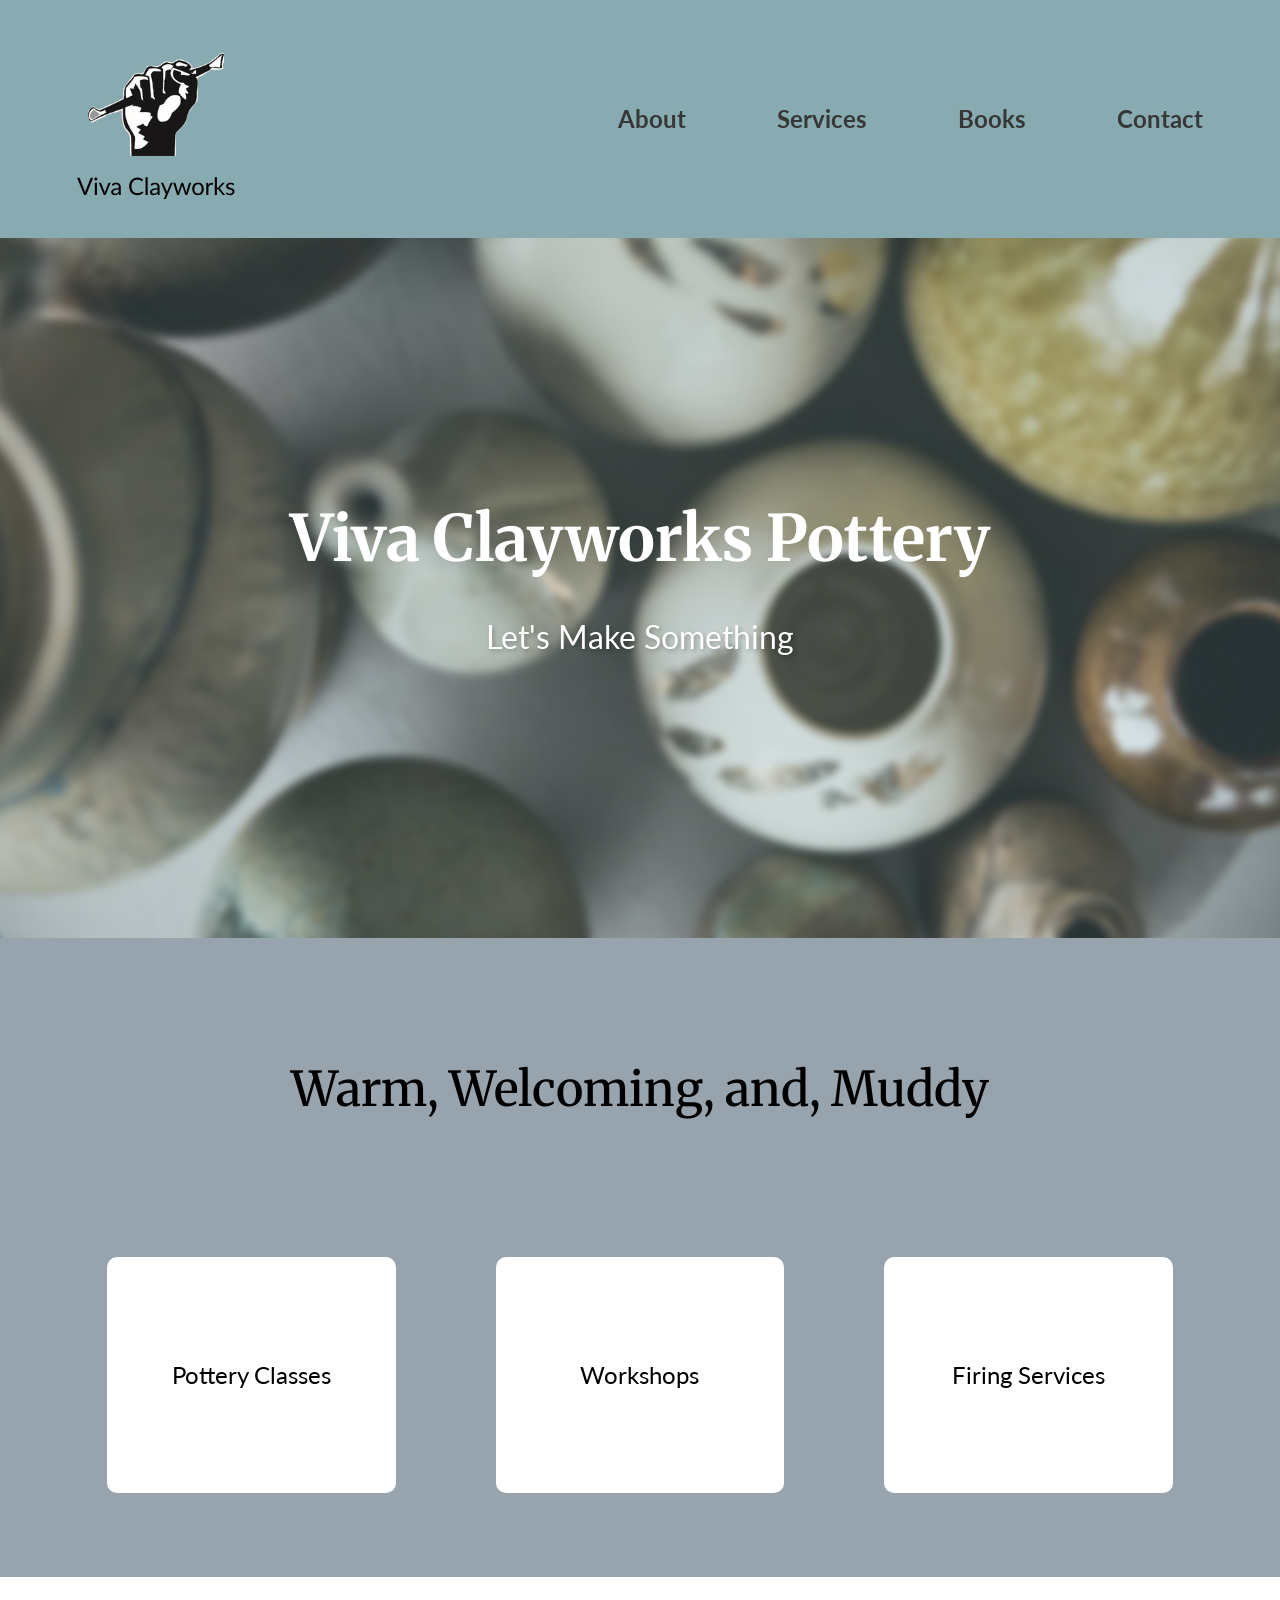
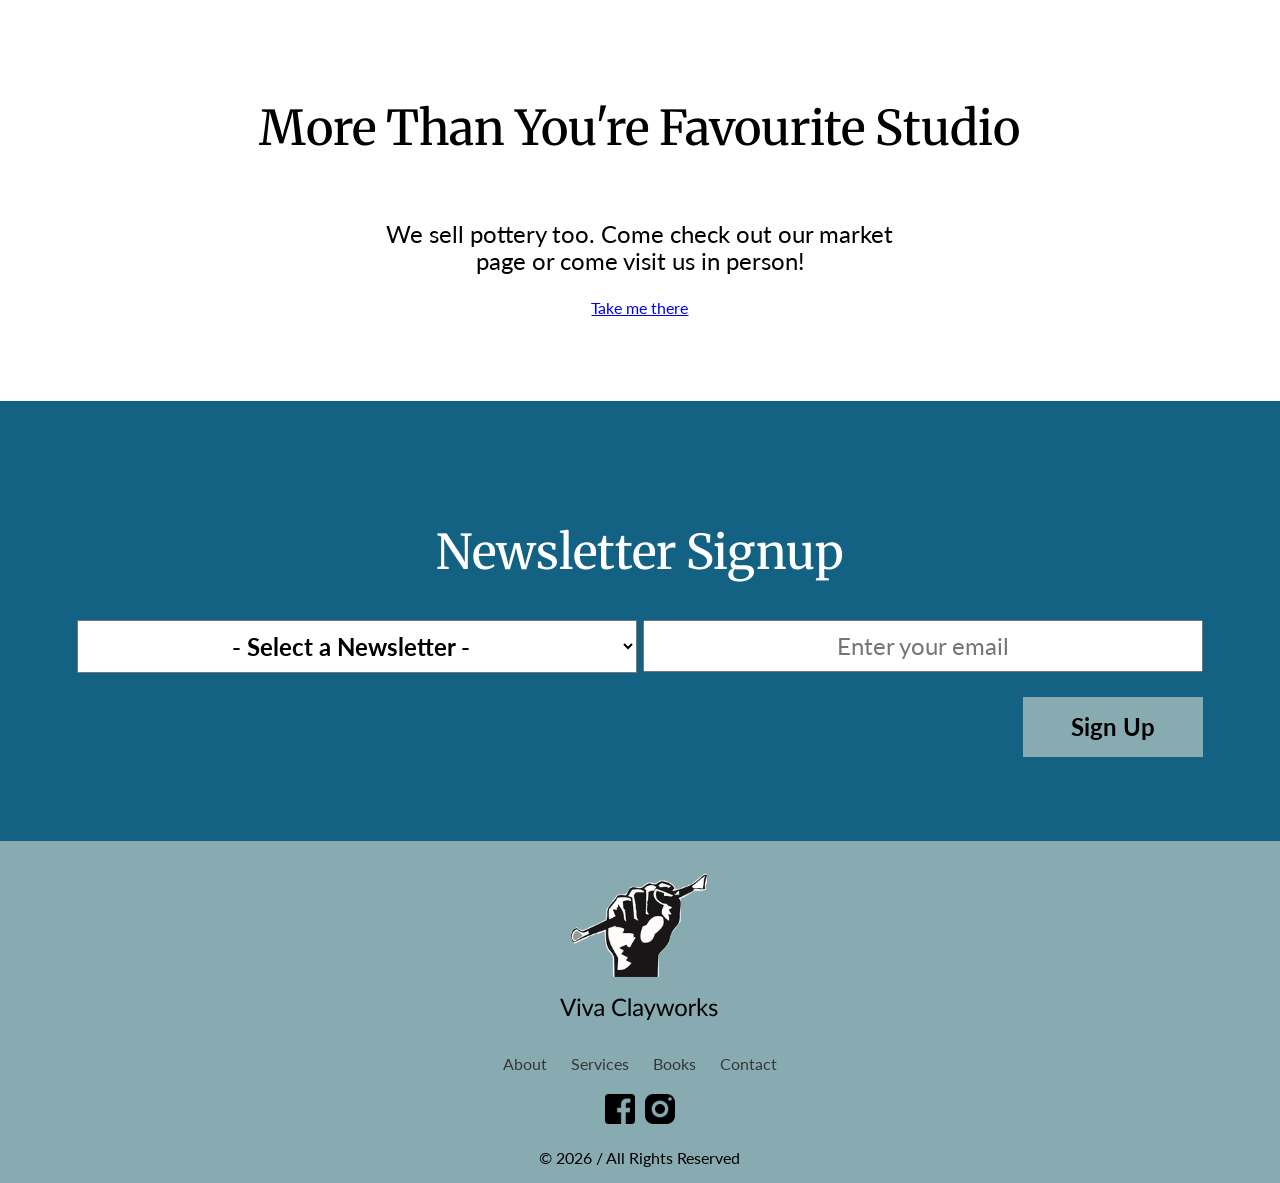
==== index.html @ b9697781 "footer fixed. newsletter format is good, need to match it to mockup." ====
<!DOCTYPE html>
<html>
    <head>
        <meta charset="UTF-8"></meta>
        <meta name="viewport" content="width=device-width, initial-scale=1"></meta>
        <title>Viva Clayworks | Homepage</title>

        <!-- STYLE SHEETS: Normal, layout, styles-->
    	<link rel="stylesheet" href="normalize.css"> <!-- Normalize browser default settings -->
	    <link rel="stylesheet" href="layout.css"> <!-- This controls our stucture and layout -->
	    <link rel="stylesheet" href="styles.css"> <!-- This is where we add all the styling to the elements of the pages -->

        <!-- FONTS: Merriweathear, Lato -->
        <link rel="preconnect" href="https://fonts.googleapis.com">
        <link rel="preconnect" href="https://fonts.gstatic.com" crossorigin>
        <link href="https://fonts.googleapis.com/css2?family=Merriweather:ital,opsz,wght@0,18..144,300..900;1,18..144,300..900&display=swap" rel="stylesheet">

        <link rel="preconnect" href="https://fonts.googleapis.com">
        <link rel="preconnect" href="https://fonts.gstatic.com" crossorigin>
        <link href="https://fonts.googleapis.com/css2?family=Lato:ital,wght@0,100;0,300;0,400;0,700;0,900;1,100;1,300;1,400;1,700;1,900&family=Merriweather:ital,opsz,wght@0,18..144,300..900;1,18..144,300..900&display=swap" rel="stylesheet">
    </head>
    
    <!-- BODY: Viewable content -->
    <body>
        <!-- HEADER section: Navigatiom bar, the same for every page -->
        <header>
            <!-- LOGO -->
            <a href="index.html#home"><img src="images/vivaclayworks-logo.svg" class="logo" alt=""></a>

            <!-- NAVIGATION -->
            <nav>
                <ul>
                    <li><a href="about.html" class="nav-link">About</a></li>
                    <li><a href="services.html" class="nav-link">Services</a></li>
                    <li><a href="little-otter.html" class="nav-link">Books</a></li>
                    <li><a href="contact.html" class="nav-link">Contact</a></li>
                </ul>
            </nav>

            <!-- HAMBURGER BAR: For tablet and mobile screens -->

        </header>

        <!-- MAIN: Content between the header and footer -->
        <main>
            <!-- HERO section: Organization name and motto -->
            <section class="no-section-padding">
                <div class="container-full">
                    <div class="row row-justify-center row-align-center">
                        <div class="hero-img" id="home">
                            <h1 class="text-white text-center h1-hero">Viva Clayworks Pottery</h1>
                            <p class="text-white text-center h1-subheading">Let's Make Something</p>
                        </div>
                    </div>
                </div>

            </section>

            <!-- WARM, WELCOMING, AND, MUDDY section: Pottery Classes, Workshops, Firing Services -->
            <section class="section-padding cadet-gray-background">
                <div class="container">

                    <h2 class="text-center">Warm, Welcoming, and, Muddy</h2>

                    <!-- Row one start: three columns -->
                    <div class="row row-justify-center">
                        <!-- Column one: Pottery Classes -->
                        <div class="col col-lg-4 col-padding">
                            <p class="text-center">Pottery Classes</p>
                        </div>

                        <!-- Column two: Workshops -->
                        <div class="col col-lg-4 col-padding">
                            <p class="text-center">Workshops</p>
                        </div>
                        
                        <!-- Column three: Firing Services -->
                        <div class="col col-lg-4 col-padding">
                            <p class="text-center">Firing Services</p>
                        </div>
                    </div>
                    <!-- Row one end -->
                </div>
            </section>

            <!-- MORE THAN YOU'RE FAVOURITE STUDIO section: CTA to shop page -->
            <section class="section-padding">
                <div class="container">
                    <h2 class="text-center">More Than You're Favourite Studio</h2>

                    <!-- Row one start -->
                    <div class="row row-justify-center">
                        <div class="col col-lg-6">
                            <p class="text-center">We sell pottery too. Come check out our market page or come visit us in person!</p>
                        </div>
                    </div>
                    <!-- Row one end -->

                    <!-- Row two start: button-->
                    <div class="row row-justify-center">
                        <div class="col col-lg-6 text-center">
                            <a href="https://viva-clayworks.myshopify.com/" class="button">Take me there</a>
                        </div>
                    </div>
                    <!-- Row two end -->
                </div>
            </section>

            <!-- NEWSLETTER SIGNUP section -->
            <section class="section-padding deep-teal-background">
                <div class="container">
                    <h2 class="text-center text-white">Newsletter Signup</h2>
                    
                    <!-- Newsletter signup form: need to fix--> 
                    <form class="newsletter-form">
                        <div class="field">
                            <select id="newsletters" name="newsletter" class="newsletters text-center">
                                <option value="">- Select a Newsletter -</option>
                                <option value="viva-clayworks-newsletter">Viva Clayworks Newsletter</option>
                                <option value="workshops">Workshops</option>
                                <option value="customer-list">Customer List</option>
                                <option value="children-and-teen-program">Children and Teen Program</option>
                                <option value="student-email-list">Student Email List</option>
                            </select>
                        </div>
                        <div class="field">
                            <input type="text" id="email" class="input-text text-center" placeholder="Enter your email">
                        </div>
                        <input type="submit" class="button-secondary form-submit" value="Sign Up">
                    </form>
                </div>
            </section>

        </main>
        <!-- FOOTER: Logo, navigation bar, socials, and copy right statement. The same for every page-->
        <footer>
            <div class="container">
                <!-- Row one: logo -->
                <div class="row row-justify-center">
                    <a href="index.html#home"><img src="images/vivaclayworks-logo.svg" class="logo"></a>
                </div>
                <!-- Row two: navigation links -->
                <div class="row row-justify-center">
                    <ul>
                        <li><a href="about.html" class="nav-link">About</a></li>
                        <li><a href="services.html" class="nav-link">Services</a></li>
                        <li><a href="little-otter.html" class="nav-link">Books</a></li>
                        <li><a href="contact.html" class="nav-link">Contact</a></li>
                    </ul>
                </div>

                <!-- Row three: social media icons -->
                <div class="row row-justify-center">
                    <a><img src="images/facebook-icon.svg" class="footer-icon fb-icon"></a>
                    <a><img src="images/instagram-icon.svg" class="footer-icon insta-icon"></a>
                </div>

                <!-- Row four: copy right -->
                <div class="row row-justify-center">
                    <p class=text-center>&copy; 2026 / All Rights Reserved</p>
                </div>

            </div>

        </footer>
    </body>
</html>
---- layout.css ----
/* CONTAINER */
.container
{
    display: block;
    width: 88%;
    max-width: 1400px;
    margin: 0 auto;
}

.container-full
{
    display: block;
    width: 100%;
    overflow: hidden;
}


/* ROW */
.row
{
    display: flex;
    flex-wrap: wrap;
    align-items: stretch;
    margin: 0px -20px;
}

.row-justify-center /* justify is left to right */
{
    justify-content: center;
}

.row-justify-end
{
    justify-content: flex-end;
}

.row-justify-between
{
    justify-content: space-between;
}

 
.row-align-end /* align is up and down */
{
    align-items: flex-end;
}

.row-align-center
{
    align-items:center; 
}


/* COLUMNS */
.col
{
    flex-grow:1; /* take an equal share of what is left */
    flex-shrink: 1;
    flex-basis: 0%; /* means start at nothing */
    padding: 0px 20px;
}

.col-lg-1
{
    max-width: 8.33%;
}

.col-lg-2
{
    max-width: 16.67%;
}

.col-lg-3
{
    max-width: 25%;
}

.col-lg-4
{
    max-width: 33.33%;
}

.col-lg-5
{
    max-width: 41.67%;
}

.col-lg-6
{
    max-width: 50%;
}

.col-lg-7
{
    max-width: 58.33%;
}

.col-lg-8
{
    max-width: 66.67%;
}

.col-lg-9
{
    max-width: 75%;
}

.col-lg-10
{
    max-width: 83.33%;
}

.col-lg-11
{
    max-width: 91.67%;
}

.col-lg-12
{
    max-width: 100%;
}

/* SECTION */
.section-padding
{
    padding: 84px 0px;
}

.no-section-padding
{
    padding: 0px;
}

/* UTILITIES */
.img-full
{
    display: block;
    width: 100%;
}

.text-center
{
    text-align: center;
}

.text-right
{
    text-align: right;
}


/* MEDIA QUERIES */
@media screen and (max-width: 480px) { /* For smart phones */

	.col-sm-1  { flex-basis: 8.33%;   max-width: 8.33%; }
	.col-sm-2  { flex-basis: 16.67%;  max-width: 16.67%; }
	.col-sm-3  { flex-basis: 25.00%;  max-width: 25.00%; }
	.col-sm-4  { flex-basis: 33.33%;  max-width: 33.33%; }
	.col-sm-5  { flex-basis: 41.67%;  max-width: 41.67%; }
	.col-sm-6  { flex-basis: 50.00%;  max-width: 50.00%; }
	.col-sm-7  { flex-basis: 58.33%;  max-width: 58.33%; }
	.col-sm-8  { flex-basis: 66.67%;  max-width: 66.67%; }
	.col-sm-9  { flex-basis: 75.00%;  max-width: 75.00%; }
	.col-sm-10 { flex-basis: 83.33%;  max-width: 83.33%; }
	.col-sm-11 { flex-basis: 91.67%;  max-width: 91.67%; }
	.col-sm-12 { flex-basis: 100%;    max-width: 100%; }

}

@media screen and (max-width: 768px) and (min-width: 481px) { /* For tablets */

	.col-md-1  { flex-basis: 8.33%;   max-width: 8.33%; }
	.col-md-2  { flex-basis: 16.67%;  max-width: 16.67%; }
	.col-md-3  { flex-basis: 25.00%;  max-width: 25.00%; }
	.col-md-4  { flex-basis: 33.33%;  max-width: 33.33%; }
	.col-md-5  { flex-basis: 41.67%;  max-width: 41.67%; }
	.col-md-6  { flex-basis: 50.00%;  max-width: 50.00%; }
	.col-md-7  { flex-basis: 58.33%;  max-width: 58.33%; }
	.col-md-8  { flex-basis: 66.67%;  max-width: 66.67%; }
	.col-md-9  { flex-basis: 75.00%;  max-width: 75.00%; }
	.col-md-10 { flex-basis: 83.33%;  max-width: 83.33%; }
	.col-md-11 { flex-basis: 91.67%;  max-width: 91.67%; }
	.col-md-12 { flex-basis: 100%;    max-width: 100%; }

}
---- styles.css ----
/* GLOBAL STYLES */
html
{
    box-sizing: border-box; /* includes padding and border in total width and height */
}

*,*:before, *:after
{
    box-sizing: inherit;
}

body
{
    font-family: "Lato", sans-serif;
    color: black;
    background: white;
}

header
{
    background-color: #87ABB1;
    padding: 20px 6%; /* top and bottom, left and right*/
    display: flex;
    align-items: center;
    justify-content: space-between;
}

footer
{
    background-color:#87ABB1;
}

footer p
{
    font-size: 16px;
}

footer li
{
    list-style: none;
    padding-left: 0px;
    font-size: 16px;
    font-weight: 700px;
}

footer ul
{
    display: flex;
    justify-content: center;
    gap: 24px;
    padding-left: 0;
}

/* NAV BAR */
nav li
{
    list-style: none;
    padding-left: 0px;
    font-size: 24px;
    font-weight: 700;
}

nav ul
{
    display: flex;
    justify-content: center;
    gap: 91px;
}

.nav-link
{
    text-decoration: none;
    color: #373737;
}

/* FONTS */

h1
{
    font-family:"Merriweather", serif;
    font-size: 64px;
    font-weight: 700;
    letter-spacing: -1%;
}

.h1-hero
{
    margin-top: 20%;
}

.h1-subheading
{
    font-size: 32px;
    font-weight: 400;
    text-shadow: 2px 2px 4px rgba(0, 0, 0, 0.25);
}

h2 
{
    font-family:"Merriweather", serif;
    font-size: 48px;
    font-weight: 500;
    letter-spacing: -1%;   
}

h3
{
    font-family:"Merriweather", serif;
    font-size: 40px;
    font-weight: 400;
    letter-spacing: -1%;
}

p
{
    font-size: 24px;
    font-weight: 400;
    letter-spacing: -1%;
}

/* IMAGES */
.hero-img
{
    position: relative;
    background-image: url(images/hero-img.jpg);
    background-size: cover;
    background-repeat: no-repeat;
    height: 700px;
    width: 100%;
}

.footer-icon
{
    width: 40px;
    height: 40px;
}


.footer
/* BUTTON */
.button
{
    background-color: #136284;
    color: white;
    display: inline-block;
    padding: 30px 200px;
    text-decoration: none;
    font-weight: bold;
    border-radius: 10px;

    
}
.button:hover
{
    background-color: #87ABB1;
}

.button-secondary
{
    background-color: #87ABB1;
    color: black;
    padding: 16px 48px;
}

.button-secondary:hover
{
    background-color: #97A3AD;
    color: white;
}

/* NEWSLETTER: need to fix*/
.newsletter-form
{
    display: grid;
    grid-template-columns: 1fr 1fr;
    gap: 24px 6px;
}

.newsletters, .input-text
{
    width: 100%;
    font-size: 24px;
    font-family: "Lato", sans-serif;    
    padding: 10px 0 10px 0;
}

.newsletters
{
    font-weight: 700;
    background-color: white;
}
.form-submit
{
    grid-column: 2/3;
    justify-self: end;
    border: none;
    font-size: 24px;
    font-weight: 700;
}


/* UTILITIES */
.text-white
{
    color: white;
}


.cadet-gray-background
{
    background-color: #97A3AD;
}

.deep-teal-background
{
    background-color: #136284;
}

.col-padding /* For home page, second section*/
{
    background-color: white;
    border-radius: 10px;
    padding: 80px 0px;
    margin: 100px 50px 0 50px; /* top, right, bottom, left*/

}



/* MEDIA QUERIES */
@media screen and (max-width: 480px) /* For smartphones */
{

}

@media screen and (min-width: 481px) and (max-width: 768px) /* For tablets */
{

}
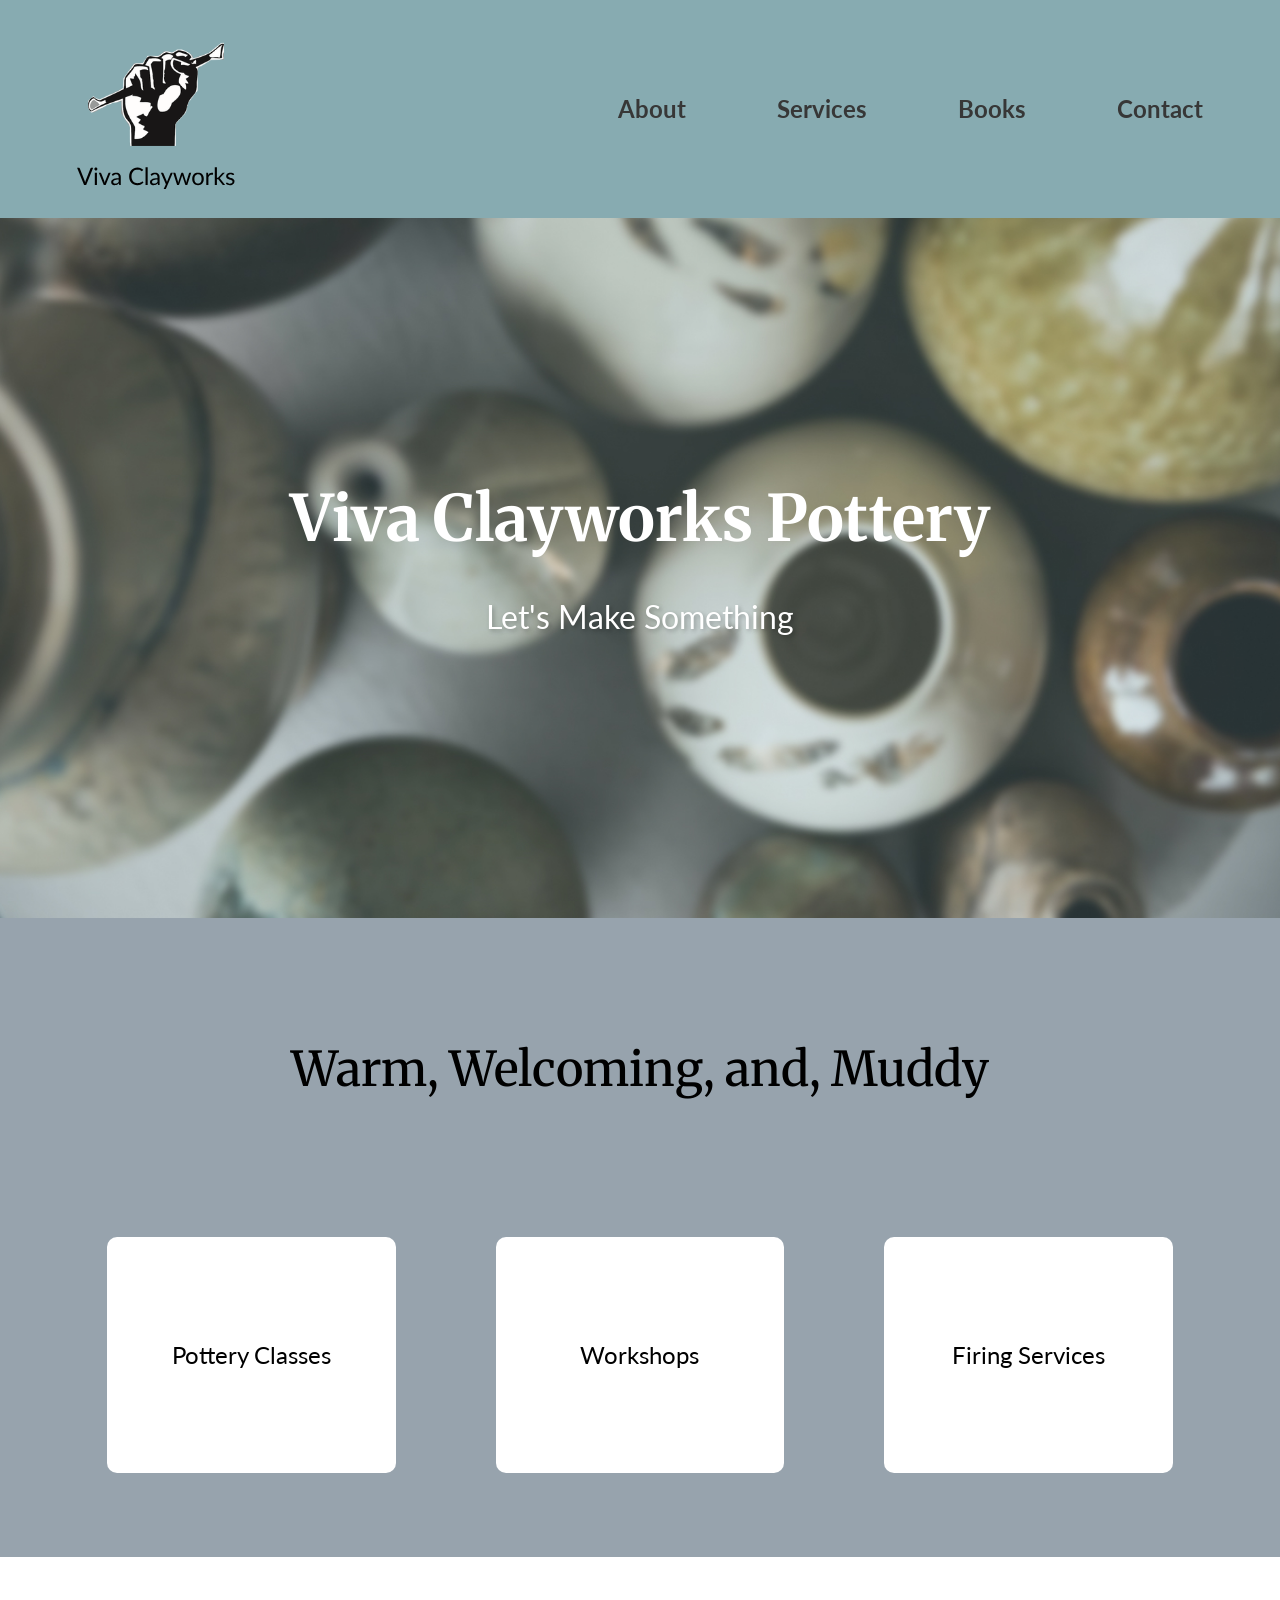
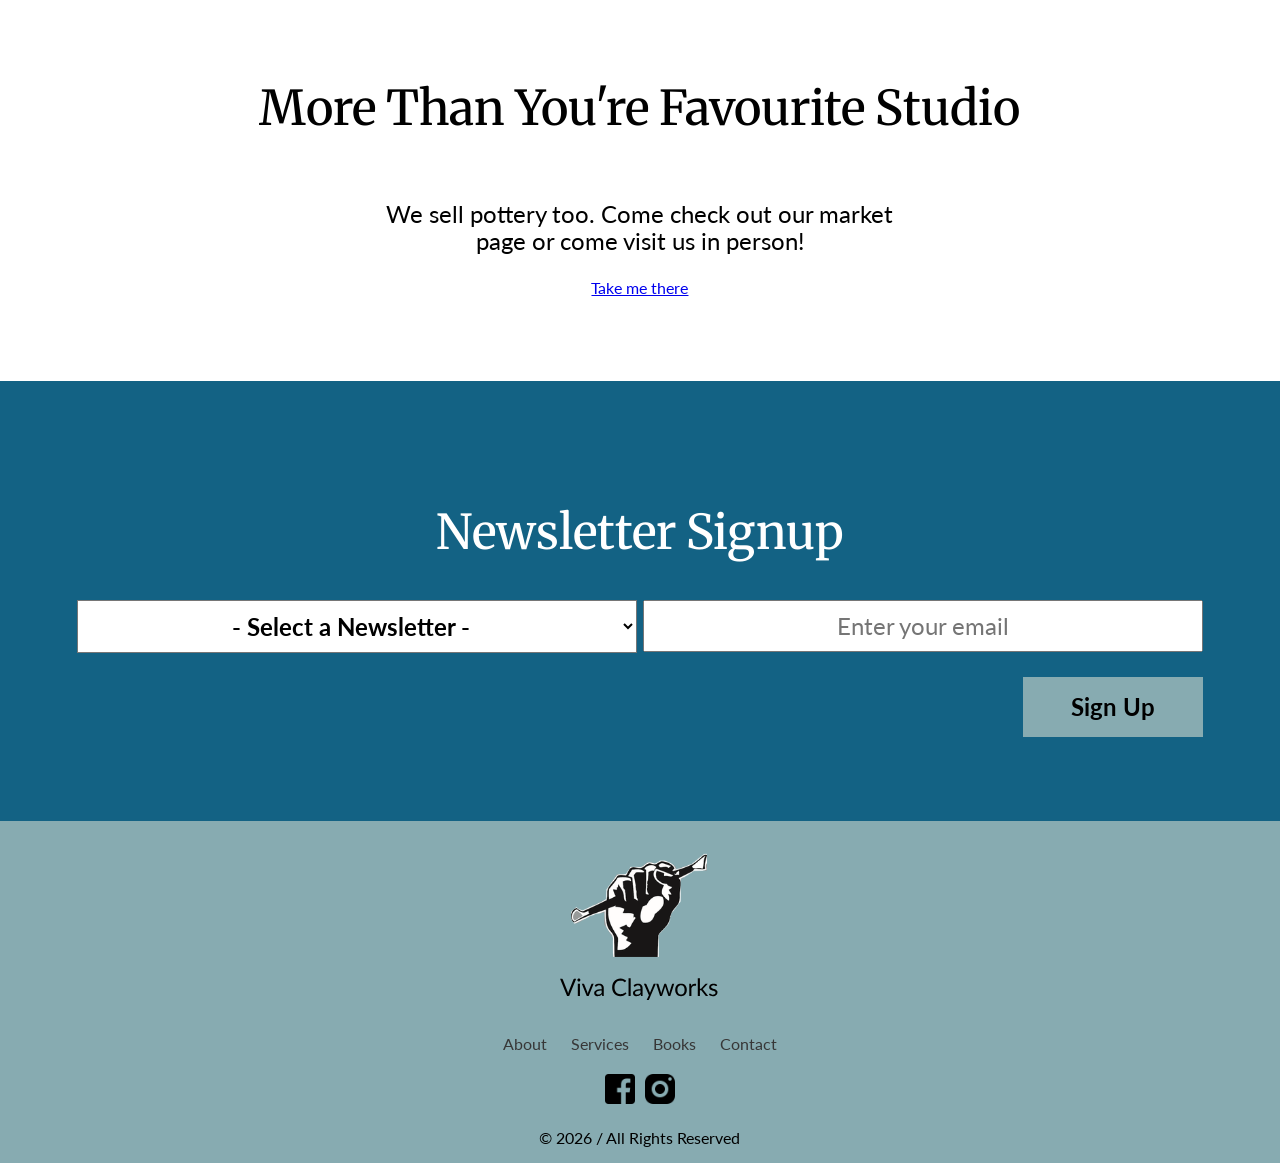
==== commit b8988b00: "started about.html" ====
--- a/index.html
+++ b/index.html
@@ -111,7 +111,7 @@
                 <div class="container">
                     <h2 class="text-center text-white">Newsletter Signup</h2>
                     
-                    <!-- Newsletter signup form: need to fix--> 
+                    <!-- Newsletter signup form: need to match the mockup--> 
                     <form class="newsletter-form">
                         <div class="field">
                             <select id="newsletters" name="newsletter" class="newsletters text-center">
@@ -159,9 +159,7 @@
                 <div class="row row-justify-center">
                     <p class=text-center>&copy; 2026 / All Rights Reserved</p>
                 </div>
-
             </div>
-
         </footer>
     </body>
 </html>
--- a/layout.css
+++ b/layout.css
@@ -131,6 +131,10 @@
     padding: 0px;
 }
 
+.breadcrumbs-padding
+{
+    padding: 20px 0px;
+}
 /* UTILITIES */
 .img-full
 {
@@ -146,6 +150,11 @@
 .text-right
 {
     text-align: right;
+}
+
+.text-left
+{
+    text-align: left;
 }
 
 
--- a/styles.css
+++ b/styles.css
@@ -19,7 +19,7 @@
 header
 {
     background-color: #87ABB1;
-    padding: 20px 6%; /* top and bottom, left and right*/
+    padding: 10px 6%; /* top and bottom, left and right*/
     display: flex;
     align-items: center;
     justify-content: space-between;
@@ -60,7 +60,7 @@
     font-weight: 700;
 }
 
-nav ul
+nav ul  
 {
     display: flex;
     justify-content: center;
@@ -74,7 +74,6 @@
 }
 
 /* FONTS */
-
 h1
 {
     font-family:"Merriweather", serif;
@@ -118,7 +117,7 @@
     letter-spacing: -1%;
 }
 
-/* IMAGES */
+/* IMAGES AND ICONS */
 .hero-img
 {
     position: relative;
@@ -135,6 +134,10 @@
     height: 40px;
 }
 
+.about-hero-img
+{
+    background-image: url(images/logo-on-mural.jpg);
+}
 
 .footer
 /* BUTTON */
@@ -168,7 +171,7 @@
     color: white;
 }
 
-/* NEWSLETTER: need to fix*/
+/* NEWSLETTER: need to match the mockup*/
 .newsletter-form
 {
     display: grid;
@@ -225,7 +228,33 @@
 
 }
 
-
+nav ol  
+{
+    display: flex;
+    justify-content: center;
+    gap: 14px;
+}
+
+.breadcrumb-highlighted
+{
+    color: #C66A3B;
+    font-weight: 700;
+    text-decoration: underline;
+}
+
+.breadcrumb-not-highlighted
+{
+    color: #C48C64;
+    font-weight: 400;
+    text-decoration: none;
+}
+
+.breadcrumbs li + li::before
+{
+    content: ">";
+    color: #C48C64;
+    margin-right: 10px;
+}
 
 /* MEDIA QUERIES */
 @media screen and (max-width: 480px) /* For smartphones */
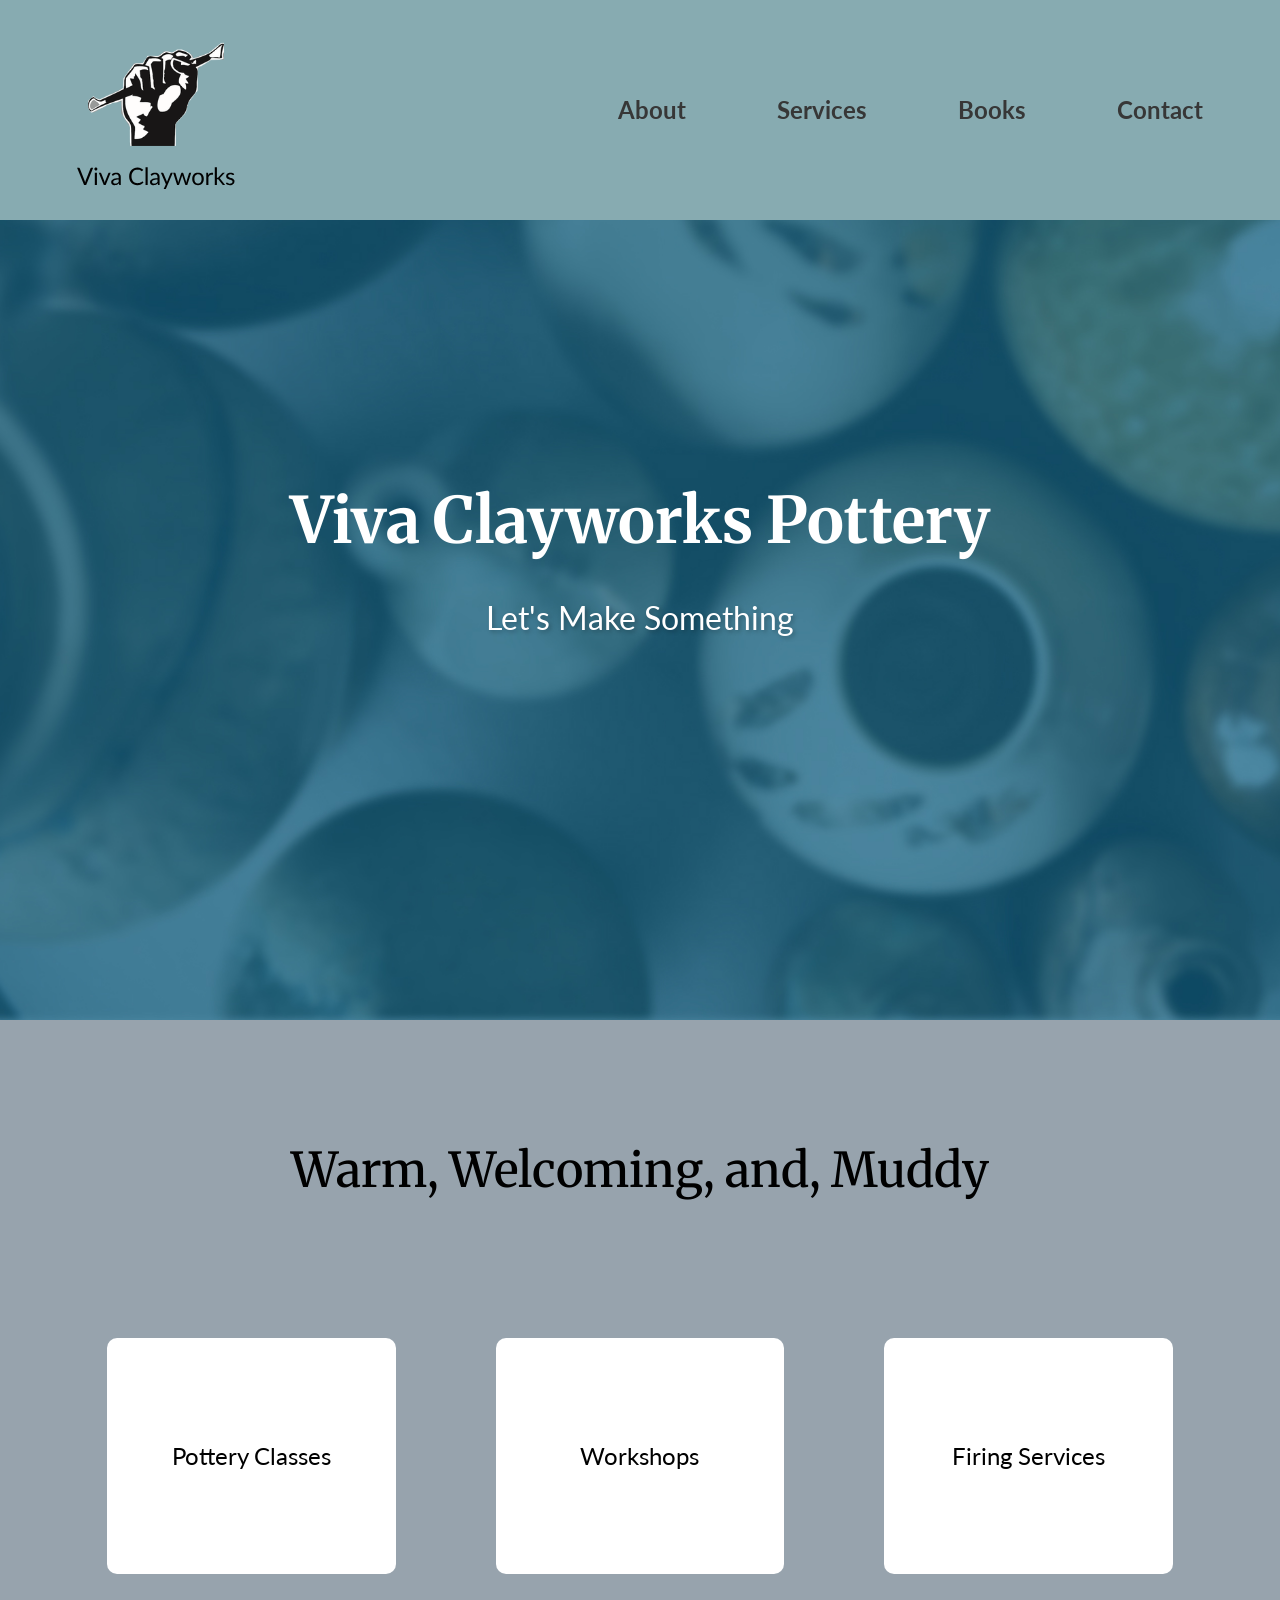
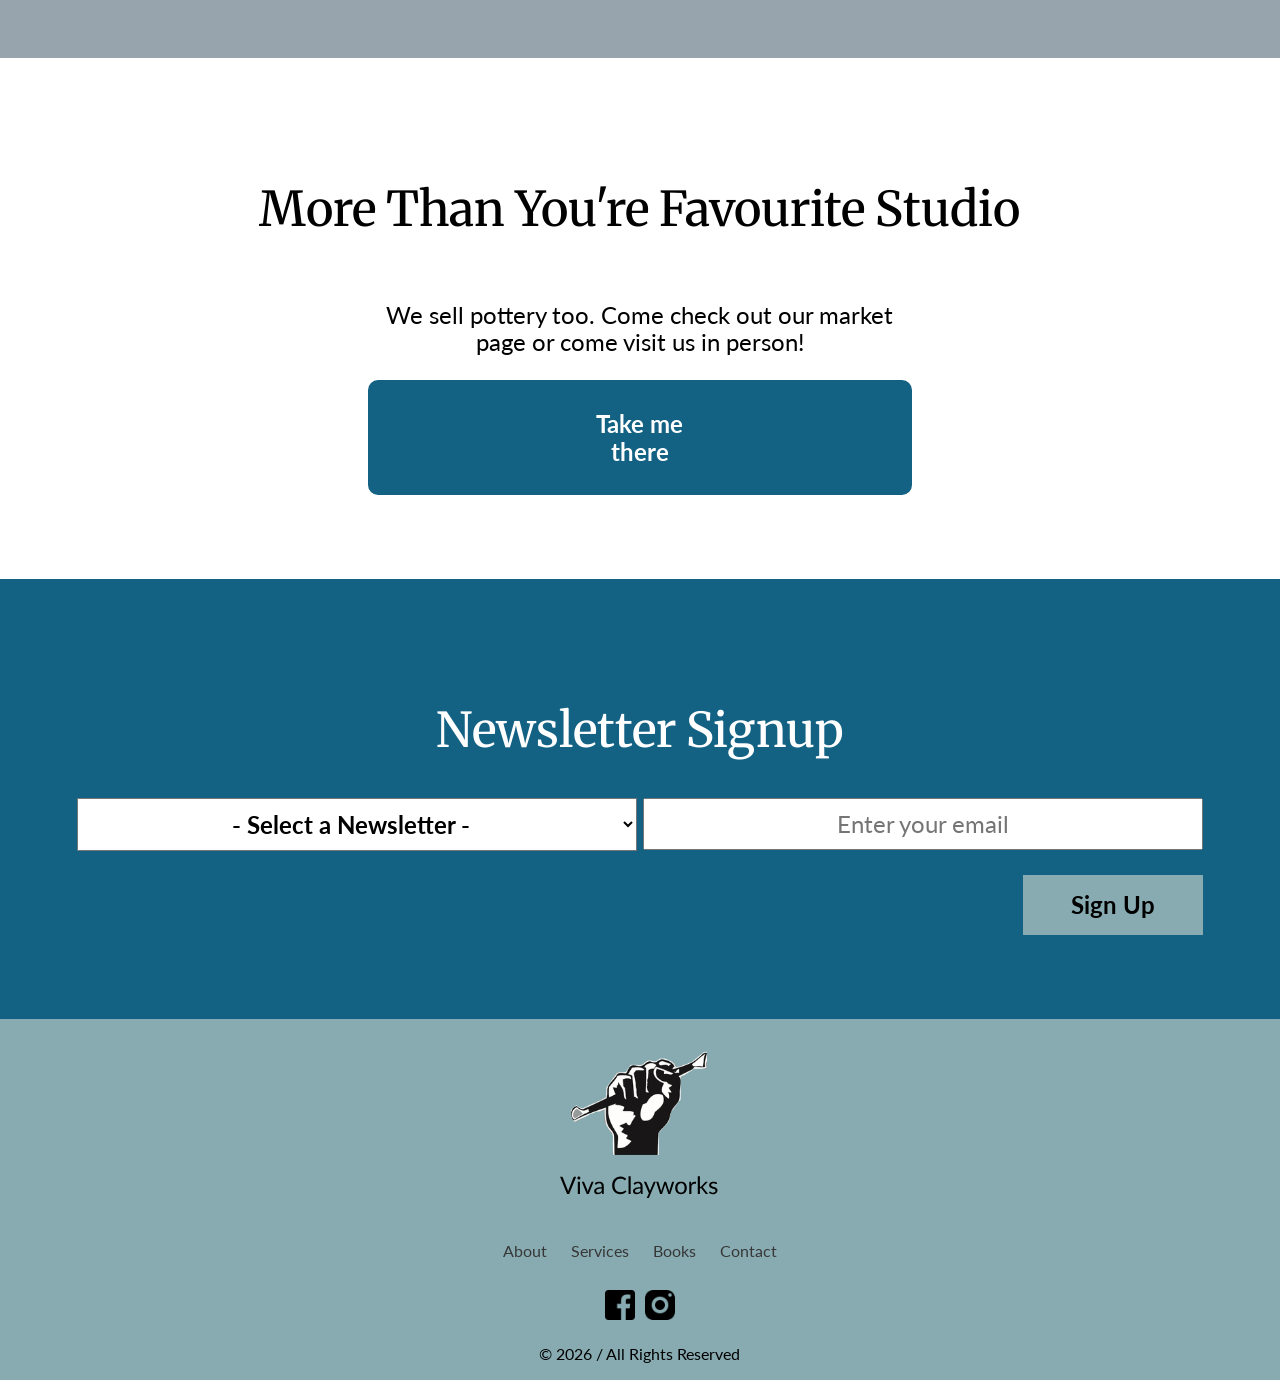
==== commit 80773c9f: "fixed underline spacing, darkened homepage hero image to for more readable text" ====
--- a/index.html
+++ b/index.html
@@ -1,5 +1,5 @@
 <!DOCTYPE html>
-<html>
+<html lang="en">
     <head>
         <meta charset="UTF-8"></meta>
         <meta name="viewport" content="width=device-width, initial-scale=1"></meta>
@@ -99,7 +99,7 @@
                     <!-- Row two start: button-->
                     <div class="row row-justify-center">
                         <div class="col col-lg-6 text-center">
-                            <a href="https://viva-clayworks.myshopify.com/" class="button">Take me there</a>
+                            <a href="https://viva-clayworks.myshopify.com/" target="_blank" class="button">Take me there</a>
                         </div>
                     </div>
                     <!-- Row two end -->
--- a/styles.css
+++ b/styles.css
@@ -14,6 +14,7 @@
     font-family: "Lato", sans-serif;
     color: black;
     background: white;
+    font-size: 24px;
 }
 
 header
@@ -73,6 +74,13 @@
     color: #373737;
 }
 
+.nav-link:hover
+{
+    text-decoration: underline;
+    text-underline-offset: 6px;
+    color:#FFFFFF;
+}
+
 /* FONTS */
 h1
 {
@@ -117,6 +125,18 @@
     letter-spacing: -1%;
 }
 
+.about-hero-text
+{
+    font-size: 40px;
+    font-style: italic;
+    font-weight: 400;
+    margin-top: 40%;
+}
+
+#quote-author
+{
+    margin-top: 0;
+}
 /* IMAGES AND ICONS */
 .hero-img
 {
@@ -124,7 +144,7 @@
     background-image: url(images/hero-img.jpg);
     background-size: cover;
     background-repeat: no-repeat;
-    height: 700px;
+    height: 800px;
     width: 100%;
 }
 
@@ -139,7 +159,7 @@
     background-image: url(images/logo-on-mural.jpg);
 }
 
-.footer
+
 /* BUTTON */
 .button
 {
@@ -150,9 +170,8 @@
     text-decoration: none;
     font-weight: bold;
     border-radius: 10px;
-
-    
-}
+}
+
 .button:hover
 {
     background-color: #87ABB1;
@@ -240,6 +259,7 @@
     color: #C66A3B;
     font-weight: 700;
     text-decoration: underline;
+    text-underline-offset: 6px;
 }
 
 .breadcrumb-not-highlighted
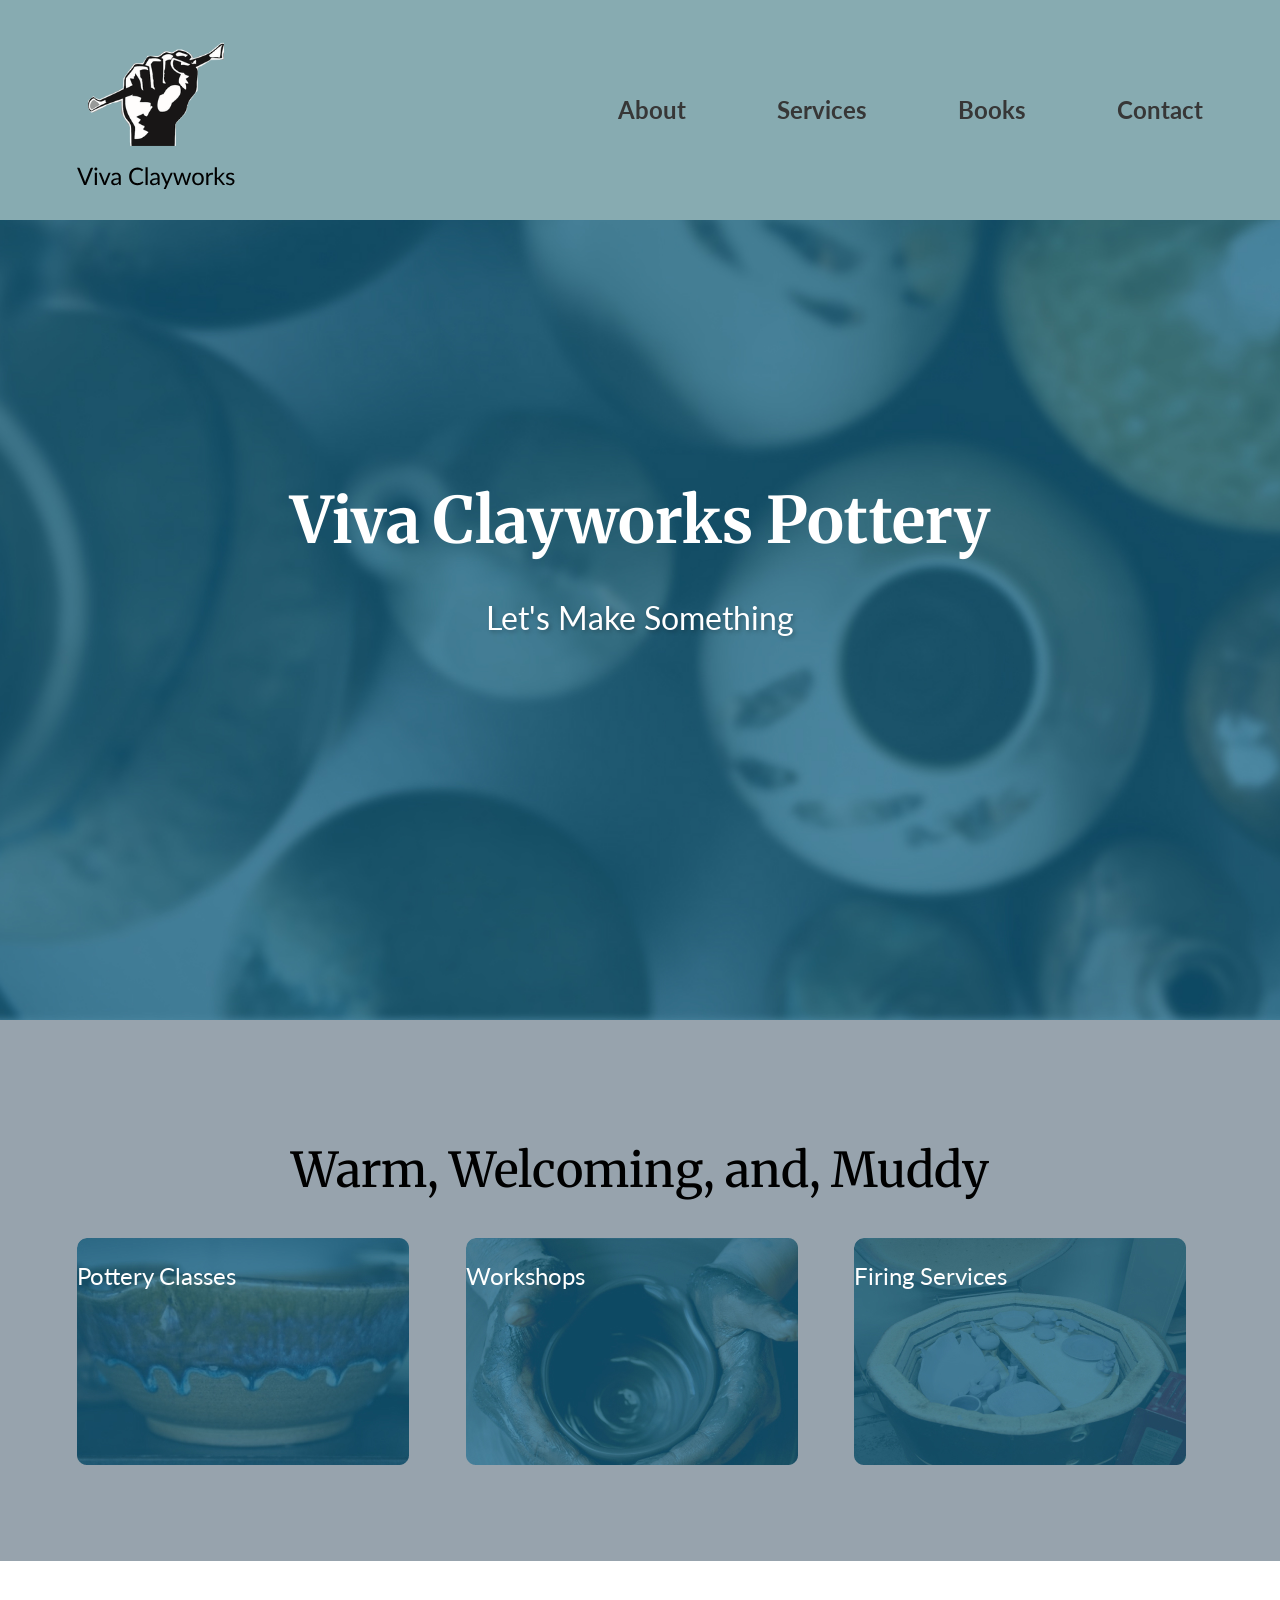
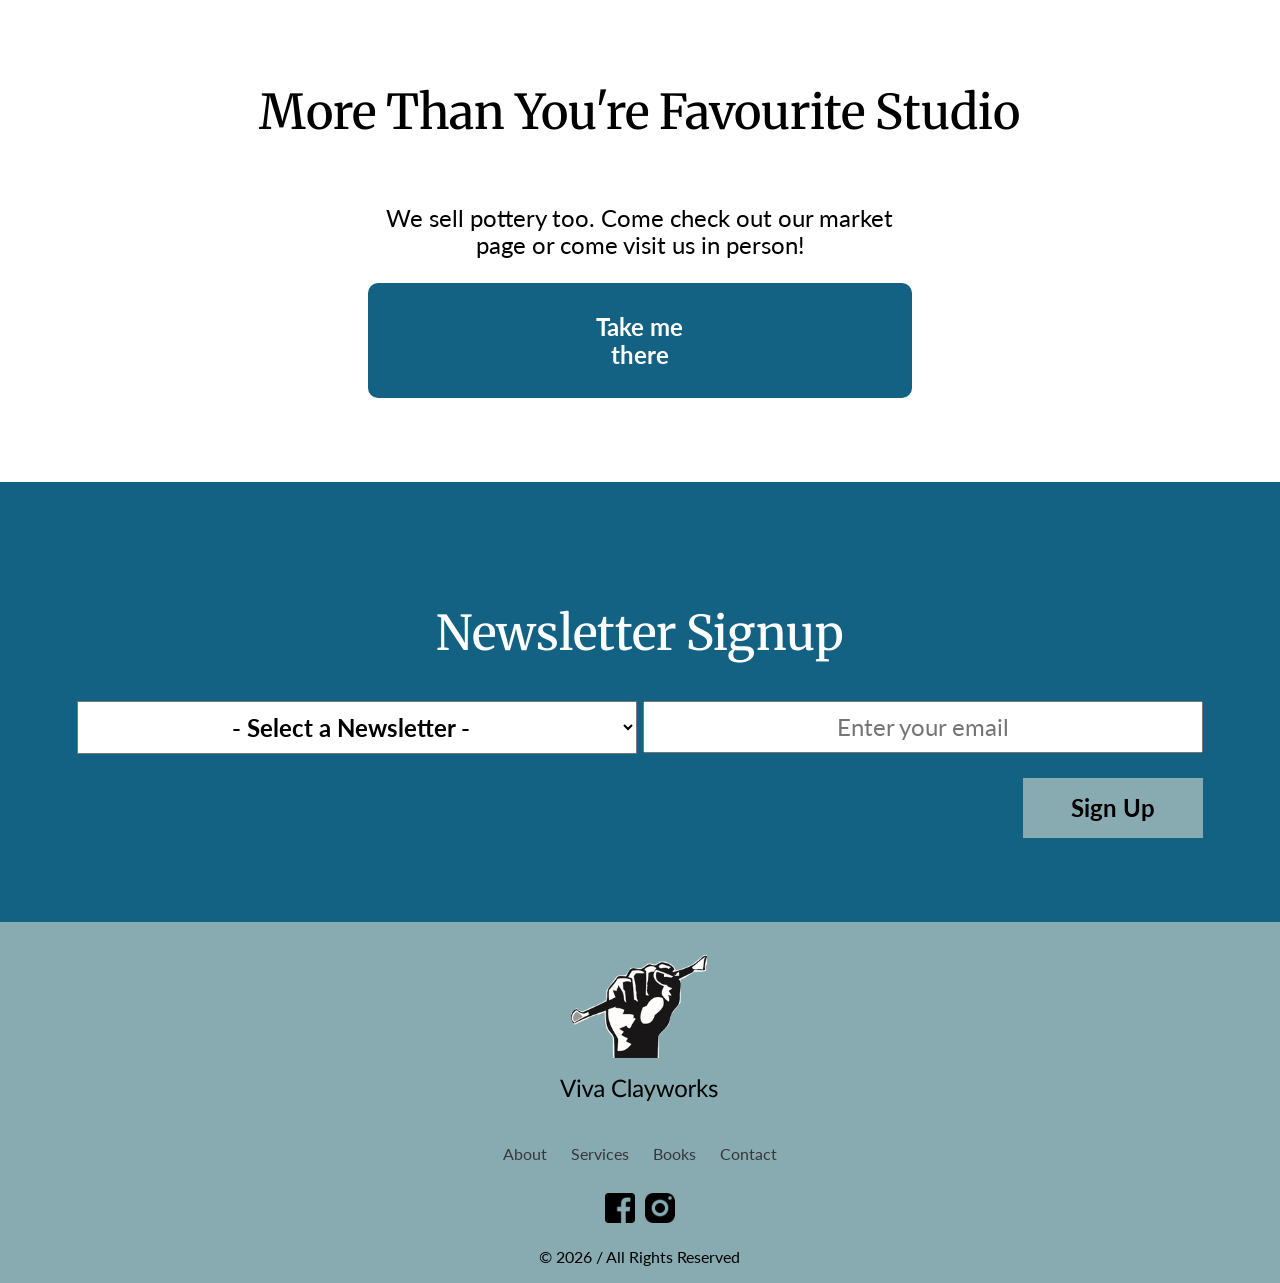
==== commit ac43d4bc: "added images to homepage card" ====
--- a/index.html
+++ b/index.html
@@ -65,18 +65,30 @@
                     <!-- Row one start: three columns -->
                     <div class="row row-justify-center">
                         <!-- Column one: Pottery Classes -->
-                        <div class="col col-lg-4 col-padding">
-                            <p class="text-center">Pottery Classes</p>
+                        <div class="col col-lg-4">
+                            <div class="homepage-card-wrap">
+                                <div class="homepage-card-img-1">
+                                    <p>Pottery Classes</p>
+                                </div>
+                            </div>
                         </div>
 
                         <!-- Column two: Workshops -->
-                        <div class="col col-lg-4 col-padding">
-                            <p class="text-center">Workshops</p>
+                        <div class="col col-lg-4">
+                            <div class="homepage-card-wrap">
+                                <div class="homepage-card-img-1 homepage-card-img-2">
+                                    <p>Workshops</p>
+                                </div>
+                            </div>
                         </div>
                         
                         <!-- Column three: Firing Services -->
-                        <div class="col col-lg-4 col-padding">
-                            <p class="text-center">Firing Services</p>
+                        <div class="col col-lg-4">
+                            <div class="homepage-card-wrap">
+                                <div class="homepage-card-img-1 homepage-card-img-3">
+                                    <p>Firing Services</p>
+                                </div>
+                            </div>
                         </div>
                     </div>
                     <!-- Row one end -->
@@ -139,6 +151,8 @@
                 <div class="row row-justify-center">
                     <a href="index.html#home"><img src="images/vivaclayworks-logo.svg" class="logo"></a>
                 </div>
+                <!-- Row one end -->
+                 
                 <!-- Row two: navigation links -->
                 <div class="row row-justify-center">
                     <ul>
@@ -148,17 +162,20 @@
                         <li><a href="contact.html" class="nav-link">Contact</a></li>
                     </ul>
                 </div>
+                <!-- Row two end-->
 
                 <!-- Row three: social media icons -->
                 <div class="row row-justify-center">
                     <a><img src="images/facebook-icon.svg" class="footer-icon fb-icon"></a>
                     <a><img src="images/instagram-icon.svg" class="footer-icon insta-icon"></a>
                 </div>
+                <!-- Row three end -->
 
                 <!-- Row four: copy right -->
                 <div class="row row-justify-center">
                     <p class=text-center>&copy; 2026 / All Rights Reserved</p>
                 </div>
+                <!-- Row four end-->
             </div>
         </footer>
     </body>
--- a/layout.css
+++ b/layout.css
@@ -39,6 +39,11 @@
     justify-content: space-between;
 }
 
+.row-justify-around
+{
+    justify-content: space-around;
+}
+
  
 .row-align-end /* align is up and down */
 {
@@ -128,8 +133,9 @@
 
 .no-section-padding
 {
-    padding: 0px;
-}
+    padding-top: 0px;
+}
+
 
 .breadcrumbs-padding
 {
@@ -156,6 +162,7 @@
 {
     text-align: left;
 }
+
 
 
 /* MEDIA QUERIES */
--- a/styles.css
+++ b/styles.css
@@ -25,6 +25,7 @@
     align-items: center;
     justify-content: space-between;
 }
+
 
 footer
 {
@@ -74,7 +75,7 @@
     color: #373737;
 }
 
-.nav-link:hover
+.nav-link:hover, .nav-link-current
 {
     text-decoration: underline;
     text-underline-offset: 6px;
@@ -159,6 +160,51 @@
     background-image: url(images/logo-on-mural.jpg);
 }
 
+.card-img
+{
+    width: 100%;
+    height: 100%;
+    object-fit: cover;
+}
+
+.card-img-wrap
+{
+    width: 90%;
+    height: 90%;
+    aspect-ratio: 1/1;
+    overflow: hidden;
+}
+
+.homepage-card-wrap
+{
+    width: 100%;
+    aspect-ratio: 332/227;
+    border-radius: 10px;
+    overflow: hidden;
+    display: flex;
+    flex-direction: column;
+    height: 100%;
+    color: white;
+}
+
+.homepage-card-img-1
+{
+    background-image: url(images/pottery-classes.jpg);
+    width: 100%;
+    height: 100%;
+    object-fit:cover;
+    background-repeat: no-repeat;
+}
+
+.homepage-card-img-2
+{
+    background-image: url(images/workshops-card.jpg);
+}
+
+.homepage-card-img-3
+{
+    background-image: url(images/firing-services-card.jpg)
+}
 
 /* BUTTON */
 .button
@@ -172,6 +218,14 @@
     border-radius: 10px;
 }
 
+.button-2 /* only slightly different variation of first button*/
+{
+    padding: 40px 100px;
+    font-family: "Merriweather", serif;
+    font-weight: 400;
+    font-size: 40px;
+}
+
 .button:hover
 {
     background-color: #87ABB1;
@@ -222,6 +276,34 @@
 
 
 /* UTILITIES */
+.text-wrapper
+{
+    display: flex;
+    flex-direction: column;
+    gap: 32px;
+    width: 94%;
+    height: 100%;   
+}
+
+.text-wrapper-2
+{
+    width: 100%;
+    height: 100%;
+    gap: 64px;
+}
+
+.paragraph-container
+{
+    width: 80%;
+    margin: 0 auto;
+}
+
+.paragraph-container-2
+{
+    width: 80%;
+    margin: 20px auto;
+}
+
 .text-white
 {
     color: white;
@@ -236,6 +318,16 @@
 .deep-teal-background
 {
     background-color: #136284;
+}
+
+.terracota-background
+{
+    background-color: #C48C64;
+}
+
+.white-background
+{
+    background-color: #FFFFFF;
 }
 
 .col-padding /* For home page, second section*/
@@ -244,7 +336,6 @@
     border-radius: 10px;
     padding: 80px 0px;
     margin: 100px 50px 0 50px; /* top, right, bottom, left*/
-
 }
 
 nav ol  
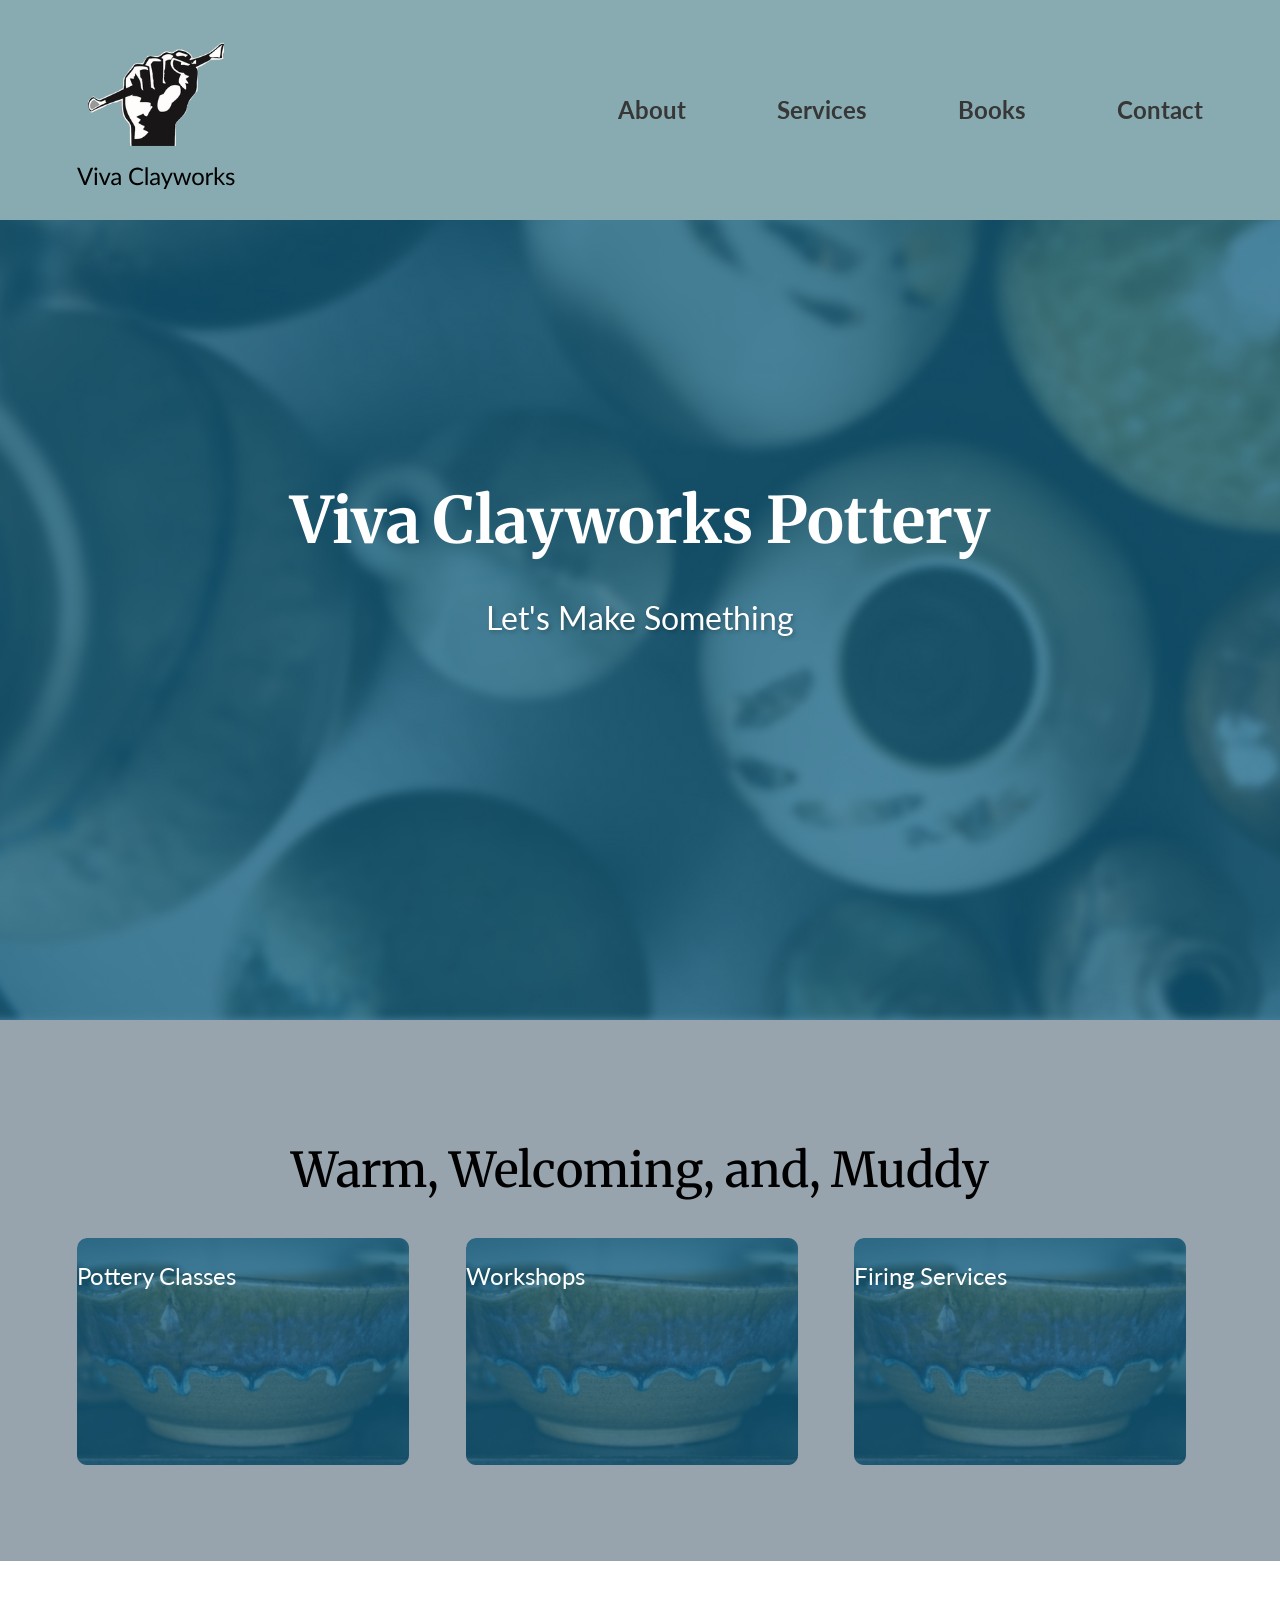
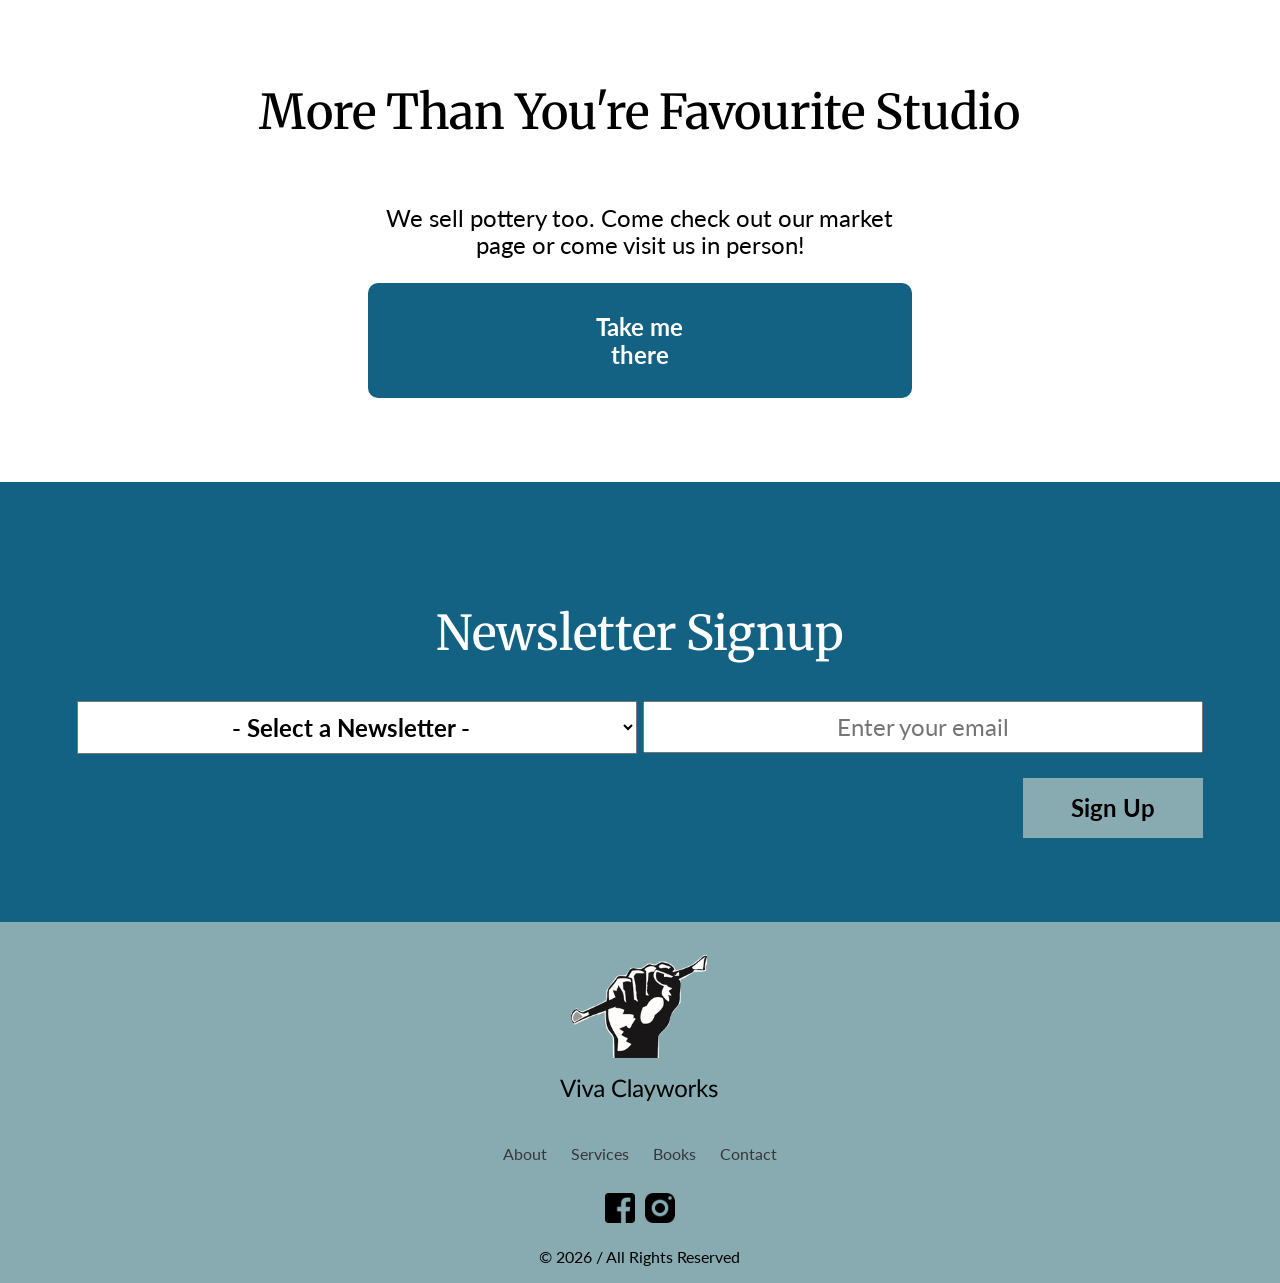
==== commit f6ffa2f6: "replaced the homepage cards, still need to center the text" ====
--- a/index.html
+++ b/index.html
@@ -66,8 +66,8 @@
                     <div class="row row-justify-center">
                         <!-- Column one: Pottery Classes -->
                         <div class="col col-lg-4">
-                            <div class="homepage-card-wrap">
-                                <div class="homepage-card-img-1">
+                            <div class="homepage-card">
+                                <div class="homepage-card-img">
                                     <p>Pottery Classes</p>
                                 </div>
                             </div>
@@ -75,8 +75,8 @@
 
                         <!-- Column two: Workshops -->
                         <div class="col col-lg-4">
-                            <div class="homepage-card-wrap">
-                                <div class="homepage-card-img-1 homepage-card-img-2">
+                            <div class="homepage-card">
+                                <div class="homepage-card-img homepage-card-img">
                                     <p>Workshops</p>
                                 </div>
                             </div>
@@ -84,8 +84,8 @@
                         
                         <!-- Column three: Firing Services -->
                         <div class="col col-lg-4">
-                            <div class="homepage-card-wrap">
-                                <div class="homepage-card-img-1 homepage-card-img-3">
+                            <div class="homepage-card">
+                                <div class="homepage-card-img homepage-card-img-3">
                                     <p>Firing Services</p>
                                 </div>
                             </div>
--- a/styles.css
+++ b/styles.css
@@ -175,36 +175,36 @@
     overflow: hidden;
 }
 
-.homepage-card-wrap
+.homepage-card
+{
+    display: flex;
+    flex-direction: column;
+    height: 100%;
+
+}
+
+.homepage-card-img
 {
     width: 100%;
     aspect-ratio: 332/227;
     border-radius: 10px;
     overflow: hidden;
-    display: flex;
-    flex-direction: column;
-    height: 100%;
-    color: white;
-}
-
-.homepage-card-img-1
-{
+    color: white;            
     background-image: url(images/pottery-classes.jpg);
-    width: 100%;
-    height: 100%;
-    object-fit:cover;
     background-repeat: no-repeat;
 }
 
 .homepage-card-img-2
 {
     background-image: url(images/workshops-card.jpg);
-}
-
-.homepage-card-img-3
-{
-    background-image: url(images/firing-services-card.jpg)
-}
+
+}
+
+.homepage-card-img-2
+{
+    background-image: url(images/firing-services-card.jpg);
+}
+
 
 /* BUTTON */
 .button
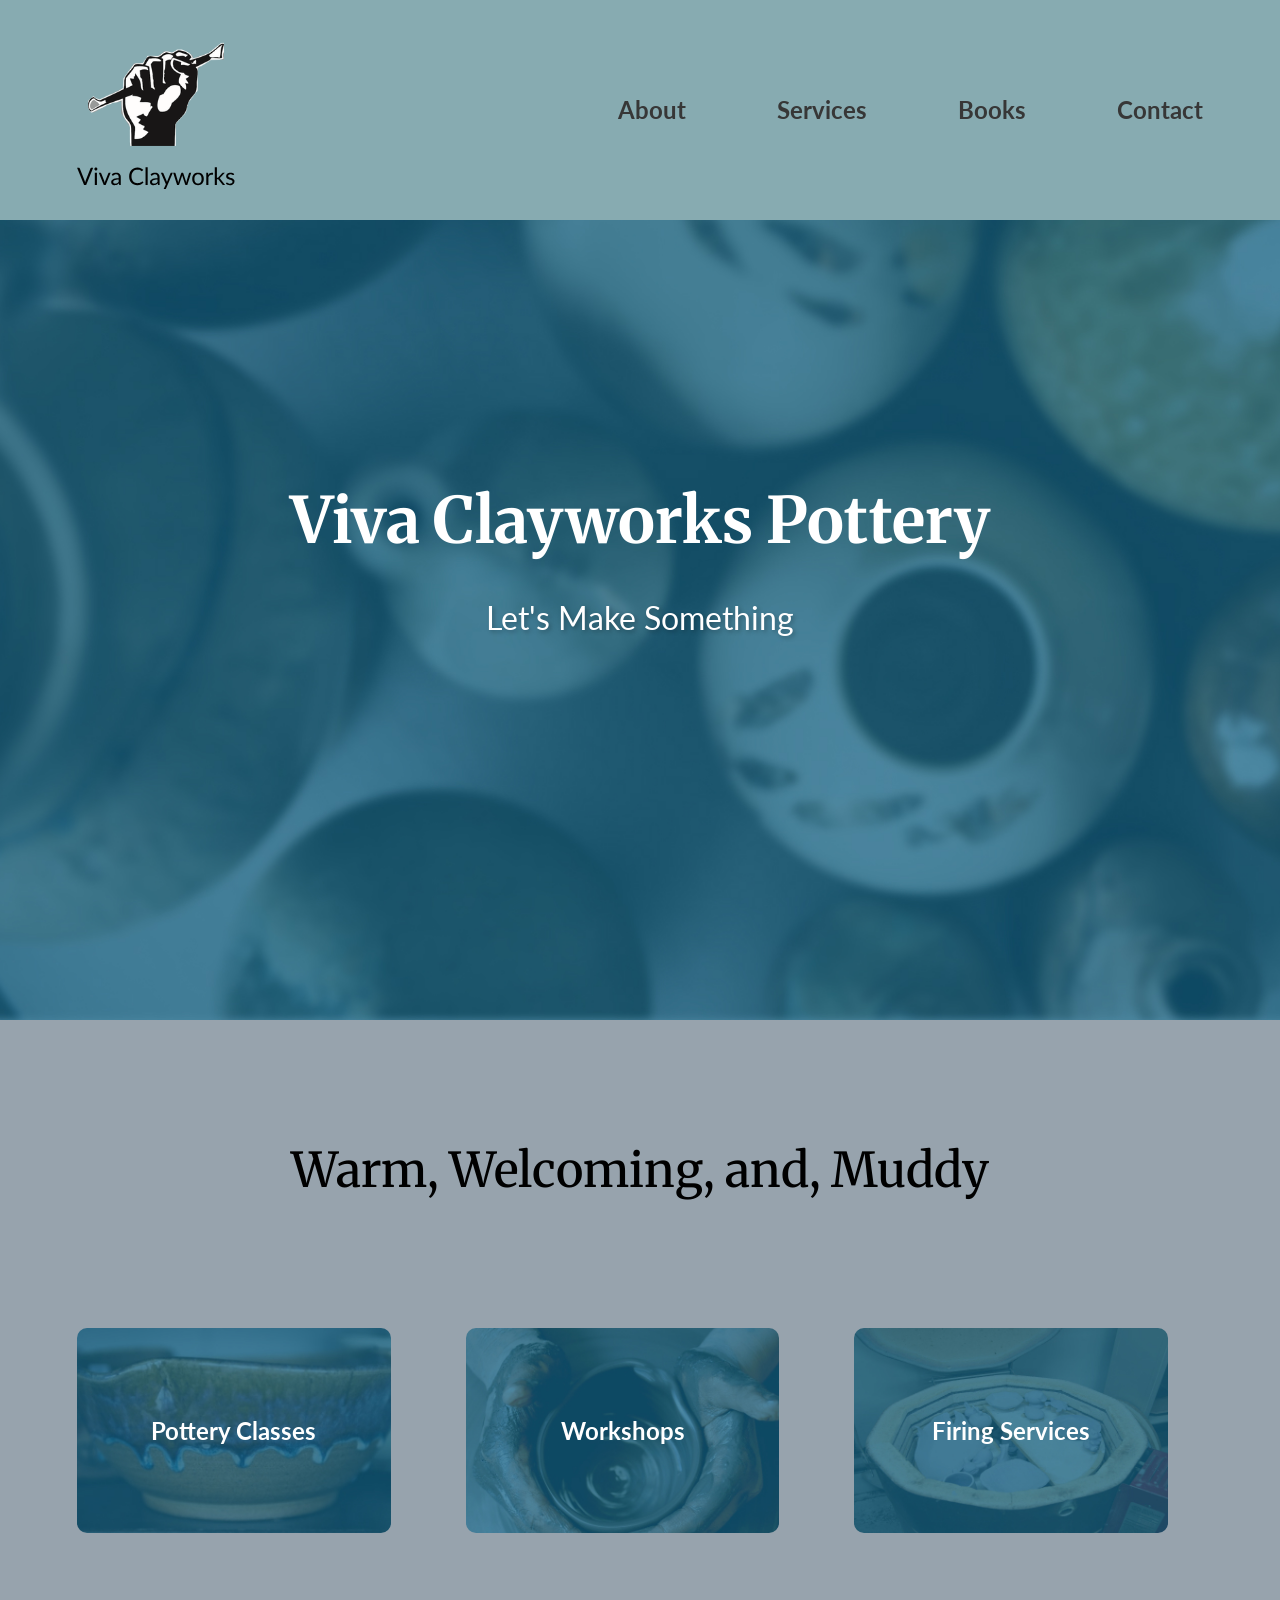
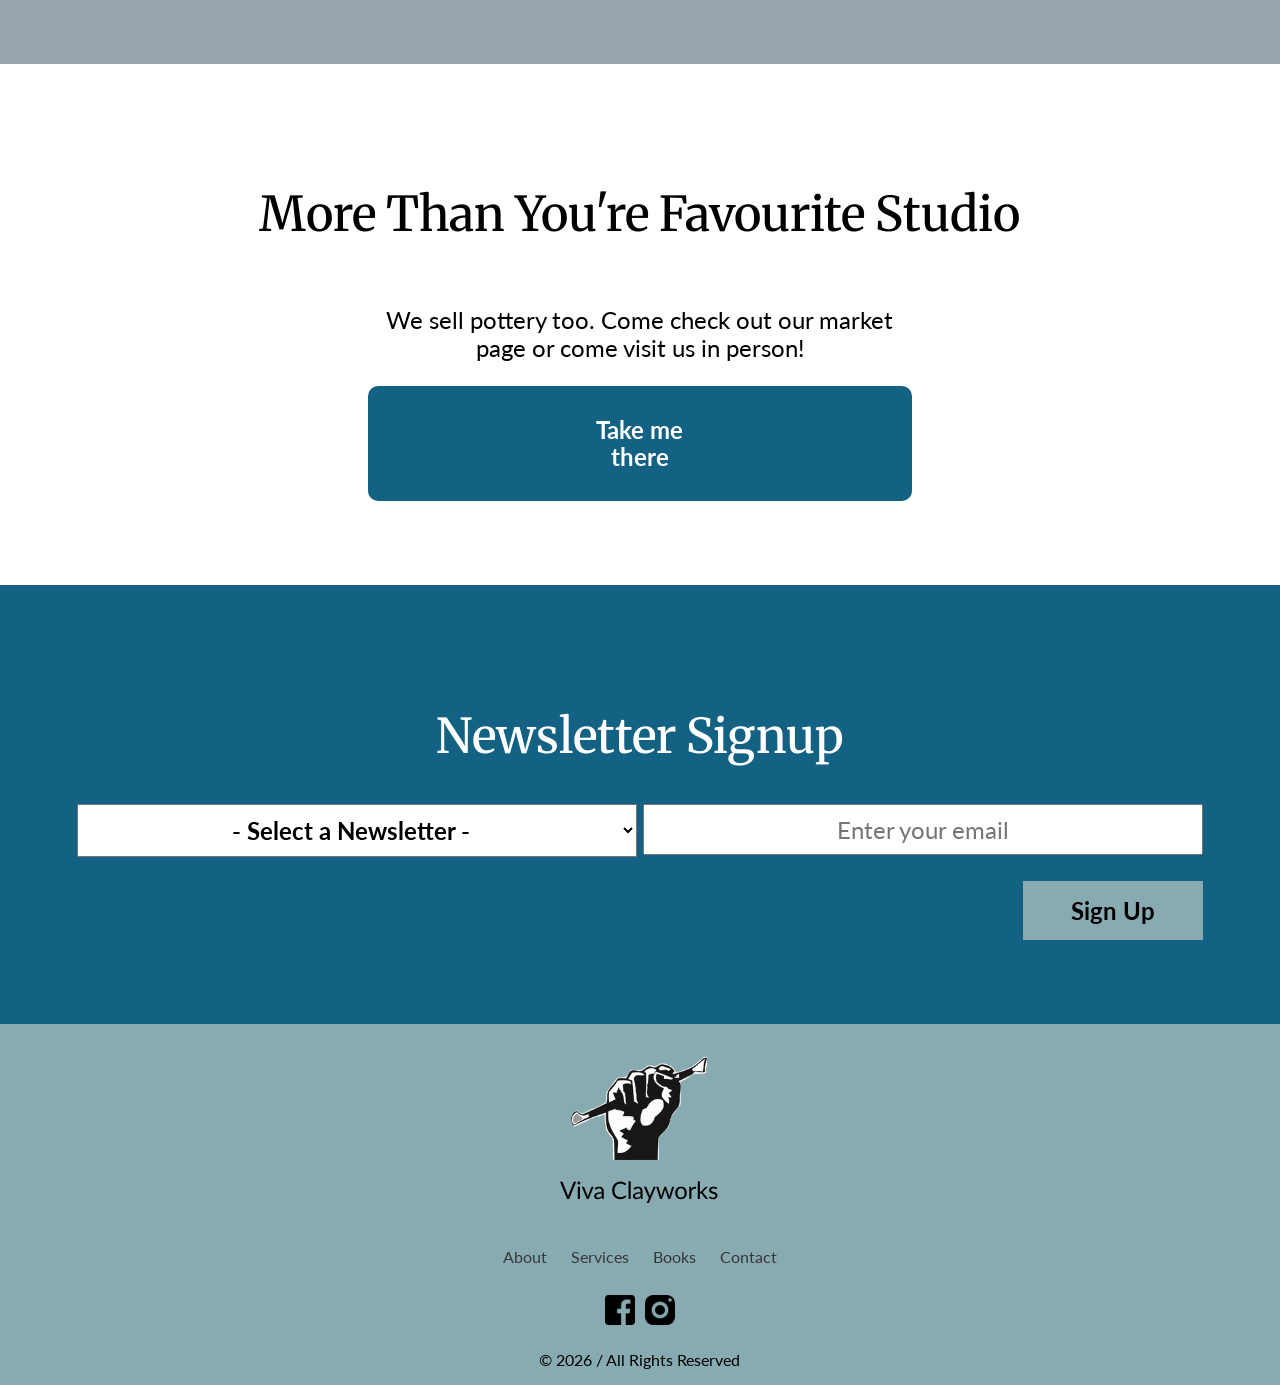
==== commit 7c645490: "fixed homepage cards and positioned them in center" ====
--- a/index.html
+++ b/index.html
@@ -67,27 +67,21 @@
                         <!-- Column one: Pottery Classes -->
                         <div class="col col-lg-4">
                             <div class="homepage-card">
-                                <div class="homepage-card-img">
-                                    <p>Pottery Classes</p>
-                                </div>
+                                <p class="text-bold">Pottery Classes</p>
                             </div>
                         </div>
 
                         <!-- Column two: Workshops -->
                         <div class="col col-lg-4">
-                            <div class="homepage-card">
-                                <div class="homepage-card-img homepage-card-img">
-                                    <p>Workshops</p>
-                                </div>
+                            <div class="homepage-card homepage-card-2">
+                                <p class="text-bold">Workshops</p>
                             </div>
                         </div>
                         
                         <!-- Column three: Firing Services -->
                         <div class="col col-lg-4">
-                            <div class="homepage-card">
-                                <div class="homepage-card-img homepage-card-img-3">
-                                    <p>Firing Services</p>
-                                </div>
+                            <div class="homepage-card homepage-card-3">
+                                <p class="text-bold">Firing Services</p>
                             </div>
                         </div>
                     </div>
--- a/styles.css
+++ b/styles.css
@@ -177,30 +177,28 @@
 
 .homepage-card
 {
-    display: flex;
-    flex-direction: column;
-    height: 100%;
-
-}
-
-.homepage-card-img
-{
-    width: 100%;
-    aspect-ratio: 332/227;
+    background-image: url(images/pottery-classes.jpg);
+    width: 90%;
+    height: 60%;
+    aspect-ratio: 5/4;
     border-radius: 10px;
-    overflow: hidden;
-    color: white;            
-    background-image: url(images/pottery-classes.jpg);
     background-repeat: no-repeat;
-}
-
-.homepage-card-img-2
+    background-size: cover;
+    background-position: center;
+    
+    display: flex;
+    align-items: center;
+    justify-content: center;
+    color: white;
+    margin-top: 90px;
+}
+
+.homepage-card-2
 {
     background-image: url(images/workshops-card.jpg);
-
-}
-
-.homepage-card-img-2
+}
+
+.homepage-card-3
 {
     background-image: url(images/firing-services-card.jpg);
 }
@@ -309,6 +307,10 @@
     color: white;
 }
 
+.text-bold
+{
+    font-weight: 700;
+}
 
 .cadet-gray-background
 {
